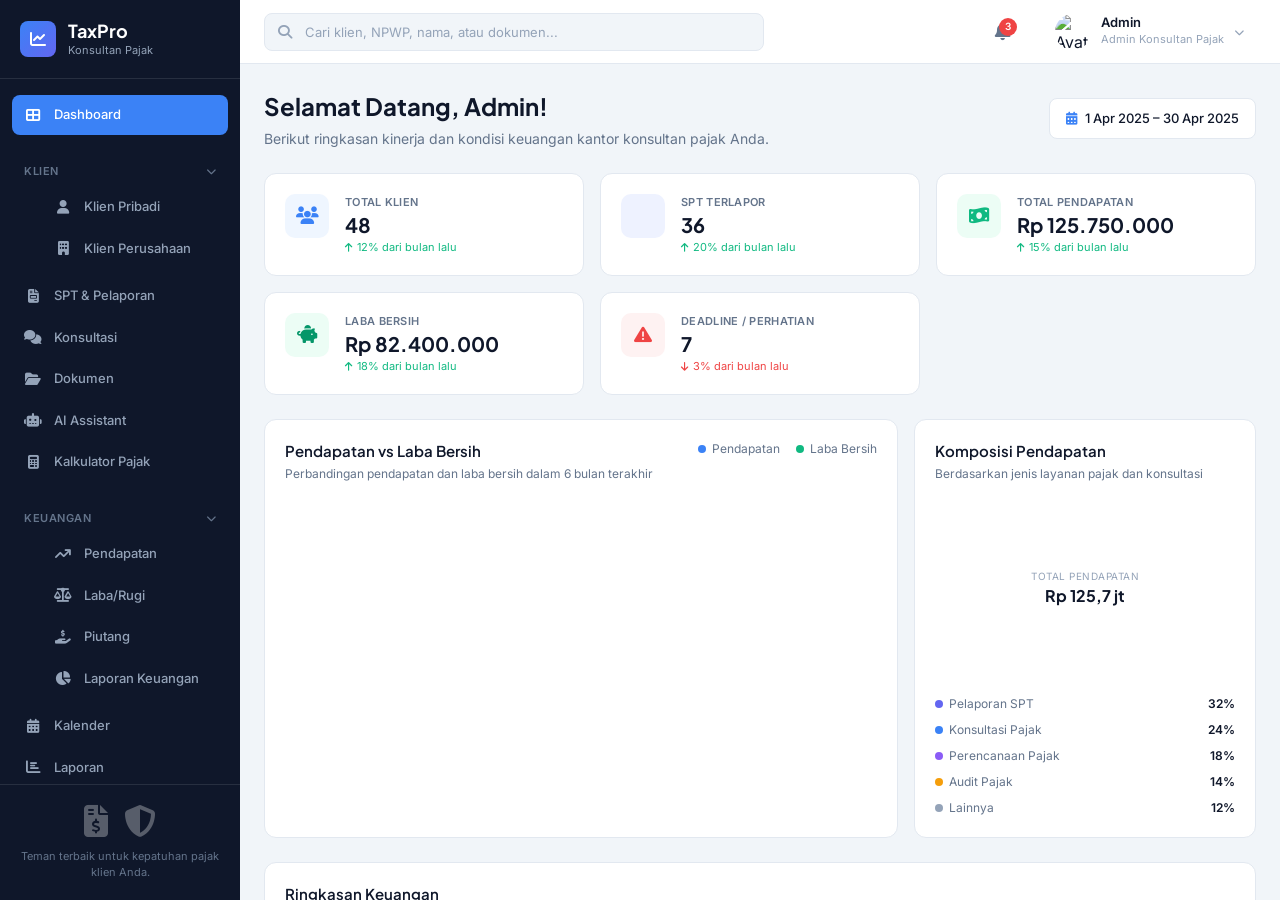
==== index.html @ 7f22a7e3 "Initial commit - TaxPro Dashboard UI" ====
<!DOCTYPE html>
<html lang="id">
<head>
    <meta charset="UTF-8">
    <meta name="viewport" content="width=device-width, initial-scale=1.0">
    <title>TaxPro - Dashboard Konsultan Pajak</title>
    <link rel="preconnect" href="https://fonts.googleapis.com">
    <link rel="preconnect" href="https://fonts.gstatic.com" crossorigin>
    <link href="https://fonts.googleapis.com/css2?family=Inter:wght@300;400;500;600;700&family=Plus+Jakarta+Sans:wght@500;600;700;800&display=swap" rel="stylesheet">
    <link rel="stylesheet" href="https://cdnjs.cloudflare.com/ajax/libs/font-awesome/6.4.0/css/all.min.css">
    <link rel="stylesheet" href="style.css">
</head>
<body>
    <div class="app-container">
        <!-- Left Sidebar -->
        <aside class="sidebar">
            <div class="sidebar-header">
                <div class="logo">
                    <div class="logo-icon">
                        <i class="fas fa-chart-line"></i>
                    </div>
                    <div class="logo-text">
                        <span class="logo-name">TaxPro</span>
                        <span class="logo-subtitle">Konsultan Pajak</span>
                    </div>
                </div>
            </div>

            <nav class="sidebar-nav">
                <a href="#" class="nav-item active">
                    <i class="fas fa-th-large"></i>
                    <span>Dashboard</span>
                </a>
                <div class="nav-section">
                    <div class="nav-section-title" onclick="toggleSubmenu(this)">
                        <span>Klien</span>
                        <i class="fas fa-chevron-down"></i>
                    </div>
                    <a href="klien-pribadi.html" class="nav-item submenu">
                        <i class="fas fa-user"></i>
                        <span>Klien Pribadi</span>
                    </a>
                    <a href="klien-perusahaan.html" class="nav-item submenu">
                        <i class="fas fa-building"></i>
                        <span>Klien Perusahaan</span>
                    </a>
                </div>
                <a href="spt.html" class="nav-item">
                    <i class="fas fa-file-invoice"></i>
                    <span>SPT & Pelaporan</span>
                </a>
                <a href="konsultasi.html" class="nav-item">
                    <i class="fas fa-comments"></i>
                    <span>Konsultasi</span>
                </a>
                <a href="dokumen.html" class="nav-item">
                    <i class="fas fa-folder-open"></i>
                    <span>Dokumen</span>
                </a>
                <a href="ai-assistant.html" class="nav-item">
                    <i class="fas fa-robot"></i>
                    <span>AI Assistant</span>
                </a>
                <a href="kalkulator.html" class="nav-item">
                    <i class="fas fa-calculator"></i>
                    <span>Kalkulator Pajak</span>
                </a>

                <div class="nav-section">
                    <div class="nav-section-title" onclick="toggleSubmenu(this)">
                        <span>Keuangan</span>
                        <i class="fas fa-chevron-down"></i>
                    </div>
                    <a href="pendapatan.html" class="nav-item submenu">
                        <i class="fas fa-arrow-trend-up"></i>
                        <span>Pendapatan</span>
                    </a>
                    <a href="laba-rugi.html" class="nav-item submenu">
                        <i class="fas fa-scale-balanced"></i>
                        <span>Laba/Rugi</span>
                    </a>
                    <a href="piutang.html" class="nav-item submenu">
                        <i class="fas fa-hand-holding-dollar"></i>
                        <span>Piutang</span>
                    </a>
                    <a href="laporan-keuangan.html" class="nav-item submenu">
                        <i class="fas fa-chart-pie"></i>
                        <span>Laporan Keuangan</span>
                    </a>
                </div>

                 <a href="kalender.html" class="nav-item">
                     <i class="fas fa-calendar-days"></i>
                     <span>Kalender</span>
                 </a>
                <a href="laporan.html" class="nav-item">
                    <i class="fas fa-chart-bar"></i>
                    <span>Laporan</span>
                </a>
                <a href="peraturan.html" class="nav-item">
                    <i class="fas fa-gavel"></i>
                    <span>Peraturan Pajak</span>
                </a>
                <a href="#" class="nav-item">
                    <i class="fas fa-gear"></i>
                    <span>Pengaturan</span>
                </a>
            </nav>

            <div class="sidebar-footer">
                <div class="sidebar-illustration">
                    <div class="illustration-icon">
                        <i class="fas fa-file-invoice-dollar"></i>
                        <i class="fas fa-shield-halved"></i>
                    </div>
                </div>
                <p class="sidebar-tagline">Teman terbaik untuk kepatuhan pajak klien Anda.</p>
            </div>
        </aside>

        <!-- Main Content Area -->
        <div class="main-area">
            <!-- Header -->
            <header class="header">
                <div class="search-box">
                    <i class="fas fa-search"></i>
                    <input type="text" placeholder="Cari klien, NPWP, nama, atau dokumen...">
                </div>
                <div class="header-right">
                    <div class="notification-bell">
                        <i class="fas fa-bell"></i>
                        <span class="badge">3</span>
                    </div>
                    <div class="user-profile">
                        <img src="https://api.dicebear.com/7.x/avataaars/svg?seed=Andi" alt="Avatar" class="user-avatar">
                        <div class="user-info">
                            <span class="user-name">Admin</span>
                            <span class="user-role">Admin Konsultan Pajak</span>
                        </div>
                        <i class="fas fa-chevron-down"></i>
                    </div>
                </div>
            </header>

            <!-- Content Scrollable -->
            <div class="content-wrapper">
                <!-- Welcome Section -->
                <div class="welcome-section">
                    <div class="welcome-text">
                        <h1>Selamat Datang, Admin!</h1>
                        <p>Berikut ringkasan kinerja dan kondisi keuangan kantor konsultan pajak Anda.</p>
                    </div>
                    <div class="date-range">
                        <i class="fas fa-calendar-days"></i>
                        <span>1 Apr 2025 – 30 Apr 2025</span>
                    </div>
                </div>

                <!-- KPI Cards -->
                <div class="kpi-grid">
                    <div class="kpi-card">
                        <div class="kpi-icon blue">
                            <i class="fas fa-users"></i>
                        </div>
                        <div class="kpi-content">
                            <span class="kpi-label">Total Klien</span>
                            <span class="kpi-value">48</span>
                            <span class="kpi-trend up">
                                <i class="fas fa-arrow-up"></i> 12% dari bulan lalu
                            </span>
                        </div>
                    </div>

                    <div class="kpi-card">
                        <div class="kpi-icon indigo">
                            <i class="fas fa-file-check"></i>
                        </div>
                        <div class="kpi-content">
                            <span class="kpi-label">SPT Terlapor</span>
                            <span class="kpi-value">36</span>
                            <span class="kpi-trend up">
                                <i class="fas fa-arrow-up"></i> 20% dari bulan lalu
                            </span>
                        </div>
                    </div>

                    <div class="kpi-card">
                        <div class="kpi-icon green">
                            <i class="fas fa-money-bill-wave"></i>
                        </div>
                        <div class="kpi-content">
                            <span class="kpi-label">Total Pendapatan</span>
                            <span class="kpi-value">Rp 125.750.000</span>
                            <span class="kpi-trend up">
                                <i class="fas fa-arrow-up"></i> 15% dari bulan lalu
                            </span>
                        </div>
                    </div>

                    <div class="kpi-card">
                        <div class="kpi-icon emerald">
                            <i class="fas fa-piggy-bank"></i>
                        </div>
                        <div class="kpi-content">
                            <span class="kpi-label">Laba Bersih</span>
                            <span class="kpi-value">Rp 82.400.000</span>
                            <span class="kpi-trend up">
                                <i class="fas fa-arrow-up"></i> 18% dari bulan lalu
                            </span>
                        </div>
                    </div>

                    <div class="kpi-card">
                        <div class="kpi-icon red">
                            <i class="fas fa-exclamation-triangle"></i>
                        </div>
                        <div class="kpi-content">
                            <span class="kpi-label">Deadline / Perhatian</span>
                            <span class="kpi-value">7</span>
                            <span class="kpi-trend down">
                                <i class="fas fa-arrow-down"></i> 3% dari bulan lalu
                            </span>
                        </div>
                    </div>
                </div>

                <!-- Charts Row 1 -->
                <div class="charts-row">
                    <div class="chart-card large">
                        <div class="card-header">
                            <div>
                                <h3>Pendapatan vs Laba Bersih</h3>
                                <p>Perbandingan pendapatan dan laba bersih dalam 6 bulan terakhir</p>
                            </div>
                            <div class="chart-legend">
                                <span class="legend-item"><span class="dot blue"></span> Pendapatan</span>
                                <span class="legend-item"><span class="dot green"></span> Laba Bersih</span>
                            </div>
                        </div>
                        <div class="chart-container">
                            <canvas id="pendapatanLabaChart"></canvas>
                        </div>
                    </div>

                    <div class="chart-card">
                        <div class="card-header">
                            <div>
                                <h3>Komposisi Pendapatan</h3>
                                <p>Berdasarkan jenis layanan pajak dan konsultasi</p>
                            </div>
                        </div>
                        <div class="chart-container donut-container">
                            <canvas id="komposisiChart"></canvas>
                            <div class="donut-center">
                                <span class="donut-label">Total Pendapatan</span>
                                <span class="donut-value">Rp 125,7 jt</span>
                            </div>
                        </div>
                        <div class="komposisi-legend">
                            <div class="legend-row">
                                <span class="legend-item"><span class="dot indigo"></span> Pelaporan SPT</span>
                                <span class="legend-percent">32%</span>
                            </div>
                            <div class="legend-row">
                                <span class="legend-item"><span class="dot blue"></span> Konsultasi Pajak</span>
                                <span class="legend-percent">24%</span>
                            </div>
                            <div class="legend-row">
                                <span class="legend-item"><span class="dot purple"></span> Perencanaan Pajak</span>
                                <span class="legend-percent">18%</span>
                            </div>
                            <div class="legend-row">
                                <span class="legend-item"><span class="dot amber"></span> Audit Pajak</span>
                                <span class="legend-percent">14%</span>
                            </div>
                            <div class="legend-row">
                                <span class="legend-item"><span class="dot gray"></span> Lainnya</span>
                                <span class="legend-percent">12%</span>
                            </div>
                        </div>
                    </div>
                </div>

                <!-- Ringkasan Keuangan -->
                <div class="ringkasan-keuangan">
                    <h3>Ringkasan Keuangan</h3>
                    <p>Performa keuangan kantor konsultan pajak</p>
                    <div class="ringkasan-grid">
                        <div class="ringkasan-item">
                            <span class="ringkasan-label">Total Pendapatan</span>
                            <span class="ringkasan-value">Rp 125.750.000</span>
                            <span class="ringkasan-trend up"><i class="fas fa-arrow-up"></i> 15%</span>
                        </div>
                        <div class="ringkasan-item">
                            <span class="ringkasan-label">Total Pengeluaran</span>
                            <span class="ringkasan-value">Rp 43.350.000</span>
                            <span class="ringkasan-trend down"><i class="fas fa-arrow-down"></i> 8%</span>
                        </div>
                        <div class="ringkasan-item">
                            <span class="ringkasan-label">Laba Bersih</span>
                            <span class="ringkasan-value">Rp 82.400.000</span>
                            <span class="ringkasan-trend up"><i class="fas fa-arrow-up"></i> 18%</span>
                        </div>
                        <div class="ringkasan-item">
                            <span class="ringkasan-label">Margin Laba</span>
                            <span class="ringkasan-value">65,5%</span>
                            <span class="ringkasan-trend up"><i class="fas fa-arrow-up"></i> 5,2%</span>
                        </div>
                    </div>
                </div>

                <!-- Charts Row 2 -->
                <div class="charts-row three-cols">
                    <div class="chart-card">
                        <div class="card-header">
                            <div>
                                <h3>Tren Pendapatan & Laba Bersih</h3>
                                <p>Dalam 12 bulan terakhir</p>
                            </div>
                            <div class="chart-legend">
                                <span class="legend-item"><span class="dot blue"></span> Pendapatan</span>
                                <span class="legend-item"><span class="dot green"></span> Laba Bersih</span>
                            </div>
                        </div>
                        <div class="chart-container">
                            <canvas id="trenChart"></canvas>
                        </div>
                    </div>

                    <div class="chart-card">
                        <div class="card-header">
                            <div>
                                <h3>Perbandingan Pendapatan vs Pengeluaran</h3>
                                <p>Dalam 6 bulan terakhir</p>
                            </div>
                            <div class="chart-legend">
                                <span class="legend-item"><span class="dot blue"></span> Pendapatan</span>
                                <span class="legend-item"><span class="dot gray"></span> Pengeluaran</span>
                            </div>
                        </div>
                        <div class="chart-container">
                            <canvas id="perbandinganChart"></canvas>
                        </div>
                    </div>

                    <div class="chart-card laba-rugi-card">
                        <div class="card-header">
                            <div>
                                <h3>Laba Rugi (April 2025)</h3>
                            </div>
                        </div>
                        <div class="laba-rugi-content">
                            <div class="lr-row">
                                <span class="lr-label">Pendapatan</span>
                                <span class="lr-value">Rp 125.750.000</span>
                            </div>
                            <div class="lr-row">
                                <span class="lr-label">Pengeluaran</span>
                                <span class="lr-value">Rp 43.350.000</span>
                            </div>
                            <div class="lr-divider"></div>
                            <div class="lr-row total">
                                <span class="lr-label">Laba Bersih</span>
                                <span class="lr-value green">Rp 82.400.000</span>
                            </div>
                            <div class="lr-trend">
                                <i class="fas fa-arrow-up"></i> 18% dari bulan lalu
                            </div>
                        </div>
                    </div>
                </div>

                <!-- Bottom Row: Table + Right Sidebar -->
                <div class="bottom-row">
                    <!-- Tabel Klien -->
                    <div class="table-card">
                        <div class="card-header">
                            <div>
                                <h3>Klien dengan Pendapatan Tertinggi</h3>
                            </div>
                            <a href="#" class="link">Lihat Semua</a>
                        </div>
                        <div class="table-container">
                            <table class="data-table">
                                <thead>
                                    <tr>
                                        <th>No</th>
                                        <th>Nama Klien</th>
                                        <th>NPWP</th>
                                        <th>Jenis Usaha</th>
                                        <th>Pendapatan (Rp)</th>
                                    </tr>
                                </thead>
                                <tbody>
                                    <tr>
                                        <td>1</td>
                                        <td>
                                            <div class="client-cell">
                                                <div class="client-avatar">MJ</div>
                                                <span>PT Maju Jaya</span>
                                            </div>
                                        </td>
                                        <td><code>12.345.678.9-0001.000</code></td>
                                        <td>Perdagangan</td>
                                        <td class="amount">28.500.000</td>
                                    </tr>
                                    <tr>
                                        <td>2</td>
                                        <td>
                                            <div class="client-cell">
                                                <div class="client-avatar green">GS</div>
                                                <span>PT Global Solusi</span>
                                            </div>
                                        </td>
                                        <td><code>11.222.333.4-0003.000</code></td>
                                        <td>Industri</td>
                                        <td class="amount">22.750.000</td>
                                    </tr>
                                    <tr>
                                        <td>3</td>
                                        <td>
                                            <div class="client-cell">
                                                <div class="client-avatar purple">SA</div>
                                                <span>CV Sejahtera Abadi</span>
                                            </div>
                                        </td>
                                        <td><code>98.765.432.1-0002.000</code></td>
                                        <td>Jasa Konsultasi</td>
                                        <td class="amount">18.900.000</td>
                                    </tr>
                                    <tr>
                                        <td>4</td>
                                        <td>
                                            <div class="client-cell">
                                                <div class="client-avatar amber">PK</div>
                                                <span>PT Prima Karya</span>
                                            </div>
                                        </td>
                                        <td><code>22.333.444.5-0004.000</code></td>
                                        <td>Konstruksi</td>
                                        <td class="amount">16.500.000</td>
                                    </tr>
                                    <tr>
                                        <td>5</td>
                                        <td>
                                            <div class="client-cell">
                                                <div class="client-avatar red">SM</div>
                                                <span>UD Sinar Mandiri</span>
                                            </div>
                                        </td>
                                        <td><code>33.444.555.6-0005.000</code></td>
                                        <td>Perdagangan</td>
                                        <td class="amount">12.300.000</td>
                                    </tr>
                                </tbody>
                            </table>
                        </div>
                    </div>

                    <!-- Right Sidebar -->
                    <div class="right-sidebar">
                        <!-- Aktivitas Terbaru -->
                        <div class="activity-card">
                            <div class="card-header">
                                <h3>Aktivitas Terbaru</h3>
                                <a href="#" class="link">Lihat Semua</a>
                            </div>
                            <div class="activity-list">
                                <div class="activity-item">
                                    <div class="activity-icon blue">
                                        <i class="fas fa-file-invoice"></i>
                                    </div>
                                    <div class="activity-content">
                                        <p><strong>SPT Masa PPN - PT Maju Jaya</strong></p>
                                        <span>Berhasil dilaporkan</span>
                                    </div>
                                    <span class="activity-time">2 jam lalu</span>
                                </div>
                                <div class="activity-item">
                                    <div class="activity-icon green">
                                        <i class="fas fa-receipt"></i>
                                    </div>
                                    <div class="activity-content">
                                        <p><strong>Invoice #INV-0048</strong></p>
                                        <span>Dibayar oleh PT Global Solusi</span>
                                    </div>
                                    <span class="activity-time">4 jam lalu</span>
                                </div>
                                <div class="activity-item">
                                    <div class="activity-icon purple">
                                        <i class="fas fa-comments"></i>
                                    </div>
                                    <div class="activity-content">
                                        <p><strong>Konsultasi Pajak - CV Sejahtera Abadi</strong></p>
                                        <span>Selesai</span>
                                    </div>
                                    <span class="activity-time">6 jam lalu</span>
                                </div>
                                <div class="activity-item">
                                    <div class="activity-icon amber">
                                        <i class="fas fa-id-card"></i>
                                    </div>
                                    <div class="activity-content">
                                        <p><strong>Dokumen NPWP - PT Prima Karya</strong></p>
                                        <span>Diunggah oleh klien</span>
                                    </div>
                                    <span class="activity-time">8 jam lalu</span>
                                </div>
                            </div>
                        </div>

                        <!-- Tugas & Deadline -->
                        <div class="task-card">
                            <div class="card-header">
                                <h3>Tugas & Deadline</h3>
                                <a href="#" class="link">Lihat Semua</a>
                            </div>
                            <div class="task-list">
                                <div class="task-item">
                                    <div class="task-icon red">
                                        <i class="fas fa-file-alt"></i>
                                    </div>
                                    <div class="task-content">
                                        <p><strong>SPT Tahunan - PT Maju Jaya</strong></p>
                                        <span>30 Apr 2025</span>
                                    </div>
                                    <span class="task-badge red">Mendesak</span>
                                </div>
                                <div class="task-item">
                                    <div class="task-icon amber">
                                        <i class="fas fa-money-bill"></i>
                                    </div>
                                    <div class="task-content">
                                        <p><strong>PPh 21 - CV Sejahtera Abadi</strong></p>
                                        <span>2 Mei 2025</span>
                                    </div>
                                    <span class="task-badge amber">Dalam Proses</span>
                                </div>
                                <div class="task-item">
                                    <div class="task-icon blue">
                                        <i class="fas fa-file-invoice"></i>
                                    </div>
                                    <div class="task-content">
                                        <p><strong>SPT Masa PPN - PT Global Solusi</strong></p>
                                        <span>5 Mei 2025</span>
                                    </div>
                                    <span class="task-badge amber">Dalam Proses</span>
                                </div>
                                <div class="task-item">
                                    <div class="task-icon green">
                                        <i class="fas fa-search"></i>
                                    </div>
                                    <div class="task-content">
                                        <p><strong>Audit Pajak - PT Prima Karya</strong></p>
                                        <span>10 Mei 2025</span>
                                    </div>
                                    <span class="task-badge green">Terjadwal</span>
                                </div>
                                <div class="task-item">
                                    <div class="task-icon purple">
                                        <i class="fas fa-comments"></i>
                                    </div>
                                    <div class="task-content">
                                        <p><strong>Konsultasi - UD Sinar Mandiri</strong></p>
                                        <span>12 Mei 2025</span>
                                    </div>
                                    <span class="task-badge green">Terjadwal</span>
                                </div>
                            </div>
                        </div>

                        <!-- Kalender -->
                        <div class="calendar-card">
                            <div class="card-header">
                                <h3>Kalender</h3>
                            </div>
                            <div class="calendar">
                                <div class="calendar-header">
                                    <span class="cal-month">April 2025</span>
                                    <div class="cal-nav">
                                        <button><i class="fas fa-chevron-left"></i></button>
                                        <button><i class="fas fa-chevron-right"></i></button>
                                    </div>
                                </div>
                                <div class="calendar-grid">
                                    <div class="cal-day-name">Sen</div>
                                    <div class="cal-day-name">Sel</div>
                                    <div class="cal-day-name">Rab</div>
                                    <div class="cal-day-name">Kam</div>
                                    <div class="cal-day-name">Jum</div>
                                    <div class="cal-day-name">Sab</div>
                                    <div class="cal-day-name">Min</div>
                                    <!-- April 2025 starts on Tuesday -->
                                    <div class="cal-day empty"></div>
                                    <div class="cal-day">1</div>
                                    <div class="cal-day">2</div>
                                    <div class="cal-day">3</div>
                                    <div class="cal-day">4</div>
                                    <div class="cal-day">5</div>
                                    <div class="cal-day">6</div>
                                    <div class="cal-day">7</div>
                                    <div class="cal-day">8</div>
                                    <div class="cal-day">9</div>
                                    <div class="cal-day">10</div>
                                    <div class="cal-day">11</div>
                                    <div class="cal-day">12</div>
                                    <div class="cal-day">13</div>
                                    <div class="cal-day">14</div>
                                    <div class="cal-day">15</div>
                                    <div class="cal-day">16</div>
                                    <div class="cal-day">17</div>
                                    <div class="cal-day">18</div>
                                    <div class="cal-day">19</div>
                                    <div class="cal-day">20</div>
                                    <div class="cal-day">21</div>
                                    <div class="cal-day">22</div>
                                    <div class="cal-day">23</div>
                                    <div class="cal-day">24</div>
                                    <div class="cal-day">25</div>
                                    <div class="cal-day">26</div>
                                    <div class="cal-day">27</div>
                                    <div class="cal-day">28</div>
                                    <div class="cal-day today">29</div>
                                    <div class="cal-day">30</div>
                                    <div class="cal-day empty"></div>
                                    <div class="cal-day empty"></div>
                                    <div class="cal-day empty"></div>
                                    <div class="cal-day empty"></div>
                                    <div class="cal-day">1</div>
                                    <div class="cal-day">2</div>
                                    <div class="cal-day">3</div>
                                    <div class="cal-day">4</div>
                                </div>
                            </div>
                        </div>
                    </div>
                </div>
            </div>
        </div>
    </div>

    <script src="https://cdn.jsdelivr.net/npm/chart.js"></script>
    <script src="script.js"></script>
</body>
</html>
---- style.css ----
/* ========================================
   TaxPro Dashboard - Matching PNG Design
   ======================================== */

:root {
    /* Primary Colors */
    --sidebar-bg: #0F172A;
    --sidebar-hover: #1E293B;
    --sidebar-active: #1E3A8A;
    --primary: #1E3A8A;
    --primary-light: #3B82F6;

    /* Neutral */
    --bg-main: #F1F5F9;
    --bg-card: #FFFFFF;
    --border: #E2E8F0;
    --text-primary: #0F172A;
    --text-secondary: #64748B;
    --text-muted: #94A3B8;

    /* Status Colors */
    --success: #10B981;
    --success-bg: #ECFDF5;
    --warning: #F59E0B;
    --warning-bg: #FEF3C7;
    --danger: #EF4444;
    --danger-bg: #FEF2F2;
    --info: #6366F1;
    --info-bg: #EEF2FF;

    /* Chart Colors */
    --blue: #3B82F6;
    --indigo: #6366F1;
    --green: #10B981;
    --emerald: #059669;
    --purple: #8B5CF6;
    --amber: #F59E0B;
    --red: #EF4444;
    --gray: #94A3B8;

    /* Spacing */
    --sidebar-width: 240px;
    --header-height: 64px;
    --radius: 8px;
    --radius-lg: 12px;
}

/* Reset */
*, *::before, *::after {
    margin: 0;
    padding: 0;
    box-sizing: border-box;
}

body {
    font-family: 'Inter', -apple-system, BlinkMacSystemFont, sans-serif;
    background: var(--bg-main);
    color: var(--text-primary);
    line-height: 1.5;
}

/* App Container */
.app-container {
    display: flex;
    min-height: 100vh;
}

/* Sidebar */
.sidebar {
    width: var(--sidebar-width);
    background: var(--sidebar-bg);
    display: flex;
    flex-direction: column;
    position: fixed;
    top: 0;
    left: 0;
    bottom: 0;
    z-index: 100;
}

.sidebar-header {
    padding: 20px;
    border-bottom: 1px solid rgba(255, 255, 255, 0.1);
}

.logo {
    display: flex;
    align-items: center;
    gap: 12px;
}

.logo-icon {
    width: 36px;
    height: 36px;
    background: linear-gradient(135deg, var(--primary-light), var(--indigo));
    border-radius: 8px;
    display: flex;
    align-items: center;
    justify-content: center;
    color: white;
    font-size: 16px;
}

.logo-name {
    font-family: 'Plus Jakarta Sans', sans-serif;
    font-size: 18px;
    font-weight: 700;
    color: white;
    display: block;
    line-height: 1.2;
}

.logo-subtitle {
    font-size: 11px;
    color: var(--text-muted);
    display: block;
}

/* Sidebar Navigation */
.sidebar-nav {
    flex: 1;
    overflow-y: auto;
    padding: 16px 12px;
}

.nav-item {
    display: flex;
    align-items: center;
    gap: 12px;
    padding: 10px 12px;
    color: #94A3B8;
    text-decoration: none;
    border-radius: var(--radius);
    font-size: 13px;
    font-weight: 500;
    transition: all 0.2s;
    margin-bottom: 2px;
}

.nav-item:hover {
    background: var(--sidebar-hover);
    color: white;
}

.nav-item.active {
    background: var(--primary-light);
    color: white;
}

.nav-item i {
    width: 18px;
    text-align: center;
    font-size: 14px;
}

.nav-section {
    margin-top: 20px;
    margin-bottom: 8px;
}

.nav-section-title {
    display: flex;
    align-items: center;
    justify-content: space-between;
    padding: 8px 12px;
    color: #64748B;
    font-size: 11px;
    font-weight: 600;
    text-transform: uppercase;
    letter-spacing: 0.5px;
    cursor: pointer;
}

.nav-section-title i {
    font-size: 10px;
}

.nav-item.submenu {
    padding-left: 42px;
    font-size: 13px;
}

.nav-item.submenu.active {
    background: rgba(59, 130, 246, 0.2);
    color: var(--primary-light);
}

/* Sidebar Footer */
.sidebar-footer {
    padding: 20px;
    border-top: 1px solid rgba(255, 255, 255, 0.1);
    text-align: center;
}

.sidebar-illustration {
    margin-bottom: 12px;
}

.illustration-icon {
    display: flex;
    justify-content: center;
    gap: 16px;
    font-size: 32px;
    color: rgba(255, 255, 255, 0.3);
}

.sidebar-tagline {
    font-size: 11px;
    color: #64748B;
    line-height: 1.4;
}

/* Main Area */
.main-area {
    flex: 1;
    margin-left: var(--sidebar-width);
    display: flex;
    flex-direction: column;
    height: 100vh;
    overflow: hidden;
}

/* Header */
.header {
    height: var(--header-height);
    min-height: var(--header-height);
    background: white;
    border-bottom: 1px solid var(--border);
    display: flex;
    align-items: center;
    justify-content: space-between;
    padding: 0 24px;
    position: sticky;
    top: 0;
    z-index: 50;
}

.search-box {
    position: relative;
    flex: 1;
    max-width: 500px;
}

.search-box i {
    position: absolute;
    left: 14px;
    top: 50%;
    transform: translateY(-50%);
    color: var(--text-muted);
    font-size: 14px;
}

.search-box input {
    width: 100%;
    padding: 10px 16px 10px 40px;
    background: var(--bg-main);
    border: 1px solid var(--border);
    border-radius: var(--radius);
    font-family: inherit;
    font-size: 13px;
    color: var(--text-primary);
    transition: all 0.2s;
}

.search-box input:focus {
    outline: none;
    border-color: var(--primary-light);
    background: white;
}

.search-box input::placeholder {
    color: var(--text-muted);
}

.header-right {
    display: flex;
    align-items: center;
    gap: 20px;
}

.notification-bell {
    position: relative;
    width: 40px;
    height: 40px;
    display: flex;
    align-items: center;
    justify-content: center;
    cursor: pointer;
    border-radius: var(--radius);
    transition: background 0.2s;
}

.notification-bell:hover {
    background: var(--bg-main);
}

.notification-bell i {
    font-size: 18px;
    color: var(--text-secondary);
}

.notification-bell .badge {
    position: absolute;
    top: 6px;
    right: 6px;
    width: 18px;
    height: 18px;
    background: var(--danger);
    color: white;
    border-radius: 50%;
    font-size: 10px;
    font-weight: 600;
    display: flex;
    align-items: center;
    justify-content: center;
}

.user-profile {
    display: flex;
    align-items: center;
    gap: 10px;
    cursor: pointer;
    padding: 6px 12px;
    border-radius: var(--radius);
    transition: background 0.2s;
}

.user-profile:hover {
    background: var(--bg-main);
}

.user-avatar {
    width: 36px;
    height: 36px;
    border-radius: 50%;
    object-fit: cover;
}

.user-info {
    display: flex;
    flex-direction: column;
}

.user-name {
    font-size: 13px;
    font-weight: 600;
    color: var(--text-primary);
    line-height: 1.2;
}

.user-role {
    font-size: 11px;
    color: var(--text-muted);
}

.user-profile i {
    font-size: 10px;
    color: var(--text-muted);
}

/* Content Wrapper */
.content-wrapper {
    padding: 24px;
    overflow-y: auto;
    flex: 1;
}

/* Welcome Section */
.welcome-section {
    display: flex;
    align-items: center;
    justify-content: space-between;
    margin-bottom: 24px;
}

.welcome-text h1 {
    font-family: 'Plus Jakarta Sans', sans-serif;
    font-size: 24px;
    font-weight: 700;
    color: var(--text-primary);
    margin-bottom: 4px;
}

.welcome-text p {
    font-size: 14px;
    color: var(--text-secondary);
}

.date-range {
    display: flex;
    align-items: center;
    gap: 8px;
    padding: 10px 16px;
    background: white;
    border: 1px solid var(--border);
    border-radius: var(--radius);
    font-size: 13px;
    font-weight: 500;
    color: var(--text-primary);
}

.date-range i {
    color: var(--primary-light);
}

/* KPI Grid */
.kpi-grid {
    display: grid;
    grid-template-columns: repeat(5, 1fr);
    gap: 16px;
    margin-bottom: 24px;
}

.kpi-card {
    background: white;
    border-radius: var(--radius-lg);
    padding: 20px;
    display: flex;
    align-items: flex-start;
    gap: 16px;
    border: 1px solid var(--border);
    transition: box-shadow 0.2s;
}

.kpi-card:hover {
    box-shadow: 0 4px 12px rgba(0, 0, 0, 0.05);
}

.kpi-icon {
    width: 44px;
    height: 44px;
    border-radius: 10px;
    display: flex;
    align-items: center;
    justify-content: center;
    font-size: 18px;
    flex-shrink: 0;
}

.kpi-icon.blue {
    background: #EFF6FF;
    color: var(--blue);
}

.kpi-icon.indigo {
    background: var(--info-bg);
    color: var(--indigo);
}

.kpi-icon.green {
    background: var(--success-bg);
    color: var(--success);
}

.kpi-icon.emerald {
    background: #ECFDF5;
    color: var(--emerald);
}

.kpi-icon.red {
    background: var(--danger-bg);
    color: var(--red);
}

.kpi-content {
    display: flex;
    flex-direction: column;
    gap: 2px;
}

.kpi-label {
    font-size: 11px;
    font-weight: 600;
    color: var(--text-secondary);
    text-transform: uppercase;
    letter-spacing: 0.3px;
}

.kpi-value {
    font-family: 'Plus Jakarta Sans', sans-serif;
    font-size: 20px;
    font-weight: 700;
    color: var(--text-primary);
    line-height: 1.2;
}

.kpi-trend {
    font-size: 11px;
    display: flex;
    align-items: center;
    gap: 4px;
}

.kpi-trend.up {
    color: var(--success);
}

.kpi-trend.down {
    color: var(--danger);
}

.kpi-trend i {
    font-size: 10px;
}

/* Charts */
.charts-row {
    display: grid;
    grid-template-columns: 2fr 1fr;
    gap: 16px;
    margin-bottom: 24px;
}

.charts-row.three-cols {
    grid-template-columns: 1fr 1fr 1fr;
}

.chart-card {
    background: white;
    border-radius: var(--radius-lg);
    padding: 20px;
    border: 1px solid var(--border);
}

.card-header {
    display: flex;
    align-items: flex-start;
    justify-content: space-between;
    margin-bottom: 16px;
}

.card-header h3 {
    font-family: 'Plus Jakarta Sans', sans-serif;
    font-size: 15px;
    font-weight: 600;
    color: var(--text-primary);
    margin-bottom: 2px;
}

.card-header p {
    font-size: 12px;
    color: var(--text-secondary);
}

.chart-legend {
    display: flex;
    gap: 16px;
}

.legend-item {
    display: flex;
    align-items: center;
    gap: 6px;
    font-size: 12px;
    color: var(--text-secondary);
}

.dot {
    width: 8px;
    height: 8px;
    border-radius: 50%;
}

.dot.blue { background: var(--blue); }
.dot.green { background: var(--green); }
.dot.indigo { background: var(--indigo); }
.dot.purple { background: var(--purple); }
.dot.amber { background: var(--amber); }
.dot.gray { background: var(--gray); }

.chart-container {
    height: 220px;
    position: relative;
}

.donut-container {
    display: flex;
    align-items: center;
    justify-content: center;
    height: 180px;
    position: relative;
}

.donut-center {
    position: absolute;
    display: flex;
    flex-direction: column;
    align-items: center;
    text-align: center;
}

.donut-label {
    font-size: 10px;
    color: var(--text-muted);
    text-transform: uppercase;
    letter-spacing: 0.5px;
}

.donut-value {
    font-family: 'Plus Jakarta Sans', sans-serif;
    font-size: 16px;
    font-weight: 700;
    color: var(--text-primary);
}

.komposisi-legend {
    margin-top: 16px;
    display: flex;
    flex-direction: column;
    gap: 8px;
}

.legend-row {
    display: flex;
    align-items: center;
    justify-content: space-between;
    font-size: 12px;
}

.legend-percent {
    font-weight: 600;
    color: var(--text-primary);
}

.link {
    font-size: 12px;
    font-weight: 600;
    color: var(--primary-light);
    text-decoration: none;
}

.link:hover {
    text-decoration: underline;
}

/* Ringkasan Keuangan */
.ringkasan-keuangan {
    background: white;
    border-radius: var(--radius-lg);
    padding: 20px;
    border: 1px solid var(--border);
    margin-bottom: 24px;
}

.ringkasan-keuangan h3 {
    font-family: 'Plus Jakarta Sans', sans-serif;
    font-size: 15px;
    font-weight: 600;
    margin-bottom: 2px;
}

.ringkasan-keuangan > p {
    font-size: 12px;
    color: var(--text-secondary);
    margin-bottom: 16px;
}

.ringkasan-grid {
    display: grid;
    grid-template-columns: repeat(4, 1fr);
    gap: 16px;
}

.ringkasan-item {
    display: flex;
    flex-direction: column;
    gap: 4px;
}

.ringkasan-label {
    font-size: 11px;
    font-weight: 600;
    color: var(--text-secondary);
}

.ringkasan-value {
    font-family: 'Plus Jakarta Sans', sans-serif;
    font-size: 18px;
    font-weight: 700;
    color: var(--text-primary);
}

.ringkasan-trend {
    font-size: 11px;
    display: flex;
    align-items: center;
    gap: 4px;
}

.ringkasan-trend.up { color: var(--success); }
.ringkasan-trend.down { color: var(--danger); }

/* Laba Rugi Card */
.laba-rugi-card {
    display: flex;
    flex-direction: column;
}

.laba-rugi-content {
    flex: 1;
    display: flex;
    flex-direction: column;
    gap: 12px;
}

.lr-row {
    display: flex;
    justify-content: space-between;
    align-items: center;
}

.lr-label {
    font-size: 13px;
    color: var(--text-secondary);
}

.lr-value {
    font-size: 14px;
    font-weight: 600;
    color: var(--text-primary);
}

.lr-value.green {
    color: var(--success);
    font-family: 'Plus Jakarta Sans', sans-serif;
    font-size: 20px;
}

.lr-divider {
    height: 1px;
    background: var(--border);
}

.lr-row.total .lr-label {
    font-weight: 600;
    color: var(--text-primary);
}

.lr-trend {
    font-size: 12px;
    color: var(--success);
    display: flex;
    align-items: center;
    gap: 4px;
}

/* Bottom Row */
.bottom-row {
    display: grid;
    grid-template-columns: 1fr 320px;
    gap: 16px;
}

/* Table Card */
.table-card {
    background: white;
    border-radius: var(--radius-lg);
    padding: 20px;
    border: 1px solid var(--border);
}

.table-container {
    overflow-x: auto;
}

.data-table {
    width: 100%;
    border-collapse: collapse;
}

.data-table th {
    text-align: left;
    padding: 10px 12px;
    font-size: 11px;
    font-weight: 600;
    color: var(--text-secondary);
    text-transform: uppercase;
    letter-spacing: 0.3px;
    border-bottom: 1px solid var(--border);
    background: var(--bg-main);
}

.data-table td {
    padding: 12px;
    font-size: 13px;
    border-bottom: 1px solid var(--border);
}

.data-table tbody tr:hover {
    background: var(--bg-main);
}

.client-cell {
    display: flex;
    align-items: center;
    gap: 10px;
}

.client-avatar {
    width: 32px;
    height: 32px;
    border-radius: 6px;
    background: #EFF6FF;
    color: var(--blue);
    display: flex;
    align-items: center;
    justify-content: center;
    font-size: 11px;
    font-weight: 700;
}

.client-avatar.green { background: var(--success-bg); color: var(--green); }
.client-avatar.purple { background: var(--info-bg); color: var(--purple); }
.client-avatar.amber { background: var(--warning-bg); color: var(--amber); }
.client-avatar.red { background: var(--danger-bg); color: var(--red); }

code {
    background: var(--bg-main);
    padding: 4px 8px;
    border-radius: 4px;
    font-size: 12px;
    color: var(--text-secondary);
}

.amount {
    font-weight: 600;
    text-align: right;
}

/* Right Sidebar */
.right-sidebar {
    display: flex;
    flex-direction: column;
    gap: 16px;
}

.activity-card,
.task-card,
.calendar-card {
    background: white;
    border-radius: var(--radius-lg);
    padding: 16px;
    border: 1px solid var(--border);
}

/* Activity List */
.activity-list {
    display: flex;
    flex-direction: column;
    gap: 12px;
}

.activity-item {
    display: flex;
    align-items: flex-start;
    gap: 10px;
}

.activity-icon {
    width: 32px;
    height: 32px;
    border-radius: 8px;
    display: flex;
    align-items: center;
    justify-content: center;
    font-size: 12px;
    flex-shrink: 0;
}

.activity-icon.blue { background: #EFF6FF; color: var(--blue); }
.activity-icon.green { background: var(--success-bg); color: var(--green); }
.activity-icon.purple { background: var(--info-bg); color: var(--purple); }
.activity-icon.amber { background: var(--warning-bg); color: var(--amber); }

.activity-content {
    flex: 1;
    min-width: 0;
}

.activity-content p {
    font-size: 12px;
    font-weight: 500;
    color: var(--text-primary);
    margin-bottom: 2px;
    line-height: 1.3;
}

.activity-content span {
    font-size: 11px;
    color: var(--text-muted);
}

.activity-time {
    font-size: 10px;
    color: var(--text-muted);
    white-space: nowrap;
}

/* Task List */
.task-list {
    display: flex;
    flex-direction: column;
    gap: 10px;
}

.task-item {
    display: flex;
    align-items: center;
    gap: 10px;
}

.task-icon {
    width: 32px;
    height: 32px;
    border-radius: 8px;
    display: flex;
    align-items: center;
    justify-content: center;
    font-size: 12px;
    flex-shrink: 0;
}

.task-icon.red { background: var(--danger-bg); color: var(--red); }
.task-icon.amber { background: var(--warning-bg); color: var(--amber); }
.task-icon.blue { background: #EFF6FF; color: var(--blue); }
.task-icon.green { background: var(--success-bg); color: var(--green); }
.task-icon.purple { background: var(--info-bg); color: var(--purple); }

.task-content {
    flex: 1;
    min-width: 0;
}

.task-content p {
    font-size: 12px;
    font-weight: 500;
    color: var(--text-primary);
    margin-bottom: 2px;
    line-height: 1.3;
}

.task-content span {
    font-size: 11px;
    color: var(--text-muted);
}

.task-badge {
    padding: 4px 8px;
    border-radius: 4px;
    font-size: 10px;
    font-weight: 600;
    white-space: nowrap;
}

.task-badge.red {
    background: var(--danger-bg);
    color: var(--danger);
}

.task-badge.amber {
    background: var(--warning-bg);
    color: #D97706;
}

.task-badge.green {
    background: var(--success-bg);
    color: var(--success);
}

/* Calendar */
.calendar {
    margin-top: 8px;
}

.calendar-header {
    display: flex;
    align-items: center;
    justify-content: space-between;
    margin-bottom: 12px;
}

.cal-month {
    font-family: 'Plus Jakarta Sans', sans-serif;
    font-size: 14px;
    font-weight: 600;
}

.cal-nav {
    display: flex;
    gap: 4px;
}

.cal-nav button {
    width: 28px;
    height: 28px;
    border: none;
    background: var(--bg-main);
    border-radius: 6px;
    cursor: pointer;
    display: flex;
    align-items: center;
    justify-content: center;
    color: var(--text-secondary);
    font-size: 10px;
    transition: background 0.2s;
}

.cal-nav button:hover {
    background: var(--border);
}

.calendar-grid {
    display: grid;
    grid-template-columns: repeat(7, 1fr);
    gap: 2px;
}

.cal-day-name {
    text-align: center;
    font-size: 10px;
    font-weight: 600;
    color: var(--text-muted);
    padding: 6px 0;
}

.cal-day {
    text-align: center;
    padding: 8px 4px;
    font-size: 12px;
    color: var(--text-primary);
    border-radius: 6px;
    cursor: pointer;
    transition: background 0.2s;
}

.cal-day:hover:not(.empty):not(.today) {
    background: var(--bg-main);
}

.cal-day.empty {
    cursor: default;
}

.cal-day.today {
    background: var(--primary-light);
    color: white;
    font-weight: 600;
}

/* Responsive */
@media (max-width: 1400px) {
    .kpi-grid {
        grid-template-columns: repeat(3, 1fr);
    }

    .charts-row.three-cols {
        grid-template-columns: 1fr 1fr;
    }

    .bottom-row {
        grid-template-columns: 1fr;
    }
}

@media (max-width: 1200px) {
    .sidebar {
        width: 72px;
    }

    .sidebar .logo-text,
    .sidebar .nav-item span,
    .sidebar .nav-section-title,
    .sidebar .sidebar-footer {
        display: none;
    }

    .sidebar .nav-item {
        justify-content: center;
        padding: 12px;
    }

    .sidebar .nav-item i {
        margin: 0;
    }

    .main-area {
        margin-left: 72px;
    }
}

@media (max-width: 768px) {
    .sidebar {
        display: none;
    }

    .main-area {
        margin-left: 0;
    }

    .kpi-grid {
        grid-template-columns: 1fr 1fr;
    }

    .charts-row,
    .charts-row.three-cols {
        grid-template-columns: 1fr;
    }

    .ringkasan-grid {
        grid-template-columns: 1fr 1fr;
    }

    .welcome-section {
        flex-direction: column;
        align-items: flex-start;
        gap: 12px;
    }
}

/* Scrollbar */
::-webkit-scrollbar {
    width: 6px;
    height: 6px;
}

::-webkit-scrollbar-track {
    background: transparent;
}

::-webkit-scrollbar-thumb {
    background: var(--border);
    border-radius: 3px;
}

::-webkit-scrollbar-thumb:hover {
    background: var(--text-muted);
}
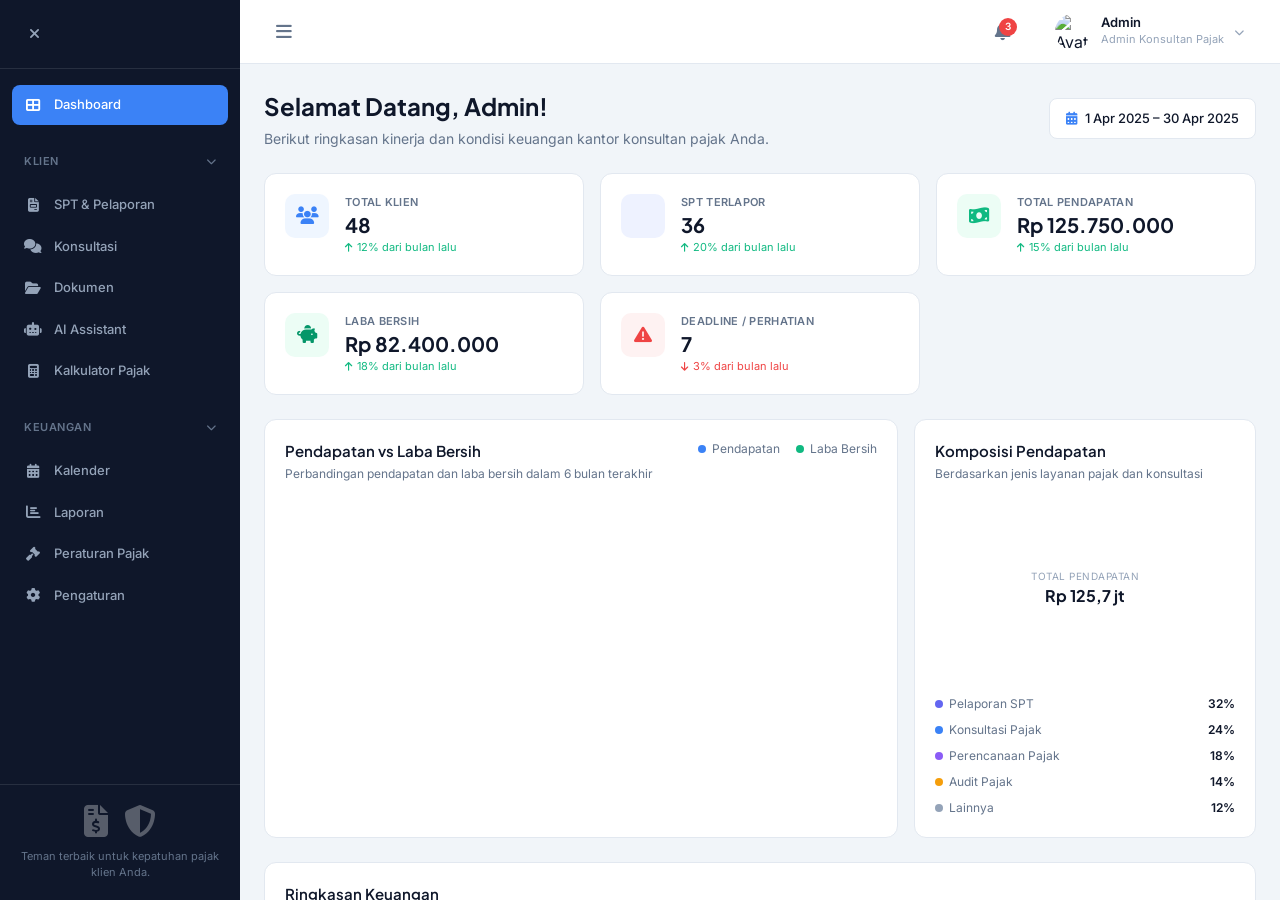
==== commit 79fa9605: "Fix submenu toggle - add submenu-wrap, expand/collapse animation" ====
--- a/index.html
+++ b/index.html
@@ -13,17 +13,12 @@
 <body>
     <div class="app-container">
         <!-- Left Sidebar -->
-        <aside class="sidebar">
+        <div class="sidebar-overlay" id="sidebarOverlay" onclick="toggleSidebar()"></div>
+        <aside class="sidebar" id="sidebar">
             <div class="sidebar-header">
-                <div class="logo">
-                    <div class="logo-icon">
-                        <i class="fas fa-chart-line"></i>
-                    </div>
-                    <div class="logo-text">
-                        <span class="logo-name">TaxPro</span>
-                        <span class="logo-subtitle">Konsultan Pajak</span>
-                    </div>
-                </div>
+                <button class="sidebar-close" onclick="toggleSidebar()">
+                    <i class="fas fa-xmark"></i>
+                </button>
             </div>
 
             <nav class="sidebar-nav">
@@ -36,14 +31,16 @@
                         <span>Klien</span>
                         <i class="fas fa-chevron-down"></i>
                     </div>
-                    <a href="klien-pribadi.html" class="nav-item submenu">
-                        <i class="fas fa-user"></i>
-                        <span>Klien Pribadi</span>
-                    </a>
-                    <a href="klien-perusahaan.html" class="nav-item submenu">
-                        <i class="fas fa-building"></i>
-                        <span>Klien Perusahaan</span>
-                    </a>
+                    <div class="submenu-wrap">
+                        <a href="klien-pribadi.html" class="nav-item submenu">
+                            <i class="fas fa-user"></i>
+                            <span>Klien Pribadi</span>
+                        </a>
+                        <a href="klien-perusahaan.html" class="nav-item submenu">
+                            <i class="fas fa-building"></i>
+                            <span>Klien Perusahaan</span>
+                        </a>
+                    </div>
                 </div>
                 <a href="spt.html" class="nav-item">
                     <i class="fas fa-file-invoice"></i>
@@ -71,22 +68,24 @@
                         <span>Keuangan</span>
                         <i class="fas fa-chevron-down"></i>
                     </div>
-                    <a href="pendapatan.html" class="nav-item submenu">
-                        <i class="fas fa-arrow-trend-up"></i>
-                        <span>Pendapatan</span>
-                    </a>
-                    <a href="laba-rugi.html" class="nav-item submenu">
-                        <i class="fas fa-scale-balanced"></i>
-                        <span>Laba/Rugi</span>
-                    </a>
-                    <a href="piutang.html" class="nav-item submenu">
-                        <i class="fas fa-hand-holding-dollar"></i>
-                        <span>Piutang</span>
-                    </a>
-                    <a href="laporan-keuangan.html" class="nav-item submenu">
-                        <i class="fas fa-chart-pie"></i>
-                        <span>Laporan Keuangan</span>
-                    </a>
+                    <div class="submenu-wrap">
+                        <a href="pendapatan.html" class="nav-item submenu">
+                            <i class="fas fa-arrow-trend-up"></i>
+                            <span>Pendapatan</span>
+                        </a>
+                        <a href="laba-rugi.html" class="nav-item submenu">
+                            <i class="fas fa-scale-balanced"></i>
+                            <span>Laba/Rugi</span>
+                        </a>
+                        <a href="piutang.html" class="nav-item submenu">
+                            <i class="fas fa-hand-holding-dollar"></i>
+                            <span>Piutang</span>
+                        </a>
+                        <a href="laporan-keuangan.html" class="nav-item submenu">
+                            <i class="fas fa-chart-pie"></i>
+                            <span>Laporan Keuangan</span>
+                        </a>
+                    </div>
                 </div>
 
                  <a href="kalender.html" class="nav-item">
@@ -119,13 +118,12 @@
         </aside>
 
         <!-- Main Content Area -->
-        <div class="main-area">
+        <div class="main-area" id="mainArea">
             <!-- Header -->
             <header class="header">
-                <div class="search-box">
-                    <i class="fas fa-search"></i>
-                    <input type="text" placeholder="Cari klien, NPWP, nama, atau dokumen...">
-                </div>
+                <button class="hamburger-btn" onclick="toggleSidebar()">
+                    <i class="fas fa-bars"></i>
+                </button>
                 <div class="header-right">
                     <div class="notification-bell">
                         <i class="fas fa-bell"></i>
@@ -639,6 +637,27 @@
         </div>
     </div>
 
+    <script>
+        function toggleSidebar() {
+            const sidebar = document.getElementById('sidebar');
+            const overlay = document.getElementById('sidebarOverlay');
+            const mainArea = document.getElementById('mainArea');
+            const hamburger = document.querySelector('.hamburger-btn');
+            const isMobile = window.innerWidth <= 768;
+
+            if (isMobile) {
+                sidebar.classList.toggle('open');
+                overlay.classList.toggle('active');
+                hamburger.classList.toggle('hidden', sidebar.classList.contains('open'));
+            } else {
+                sidebar.classList.toggle('collapsed');
+                mainArea.classList.toggle('expanded');
+                hamburger.classList.toggle('hidden', !sidebar.classList.contains('collapsed'));
+            }
+        }
+
+        function toggleSubmenu(element) { element.parentElement.classList.toggle('expanded'); }
+    </script>
     <script src="https://cdn.jsdelivr.net/npm/chart.js"></script>
     <script src="script.js"></script>
 </body>
--- a/style.css
+++ b/style.css
@@ -76,11 +76,73 @@
     left: 0;
     bottom: 0;
     z-index: 100;
+    transition: transform 0.3s ease;
+}
+
+.sidebar.collapsed {
+    transform: translateX(-100%);
 }
 
 .sidebar-header {
     padding: 20px;
     border-bottom: 1px solid rgba(255, 255, 255, 0.1);
+    display: flex;
+    align-items: center;
+    justify-content: space-between;
+}
+
+.sidebar-close {
+    width: 28px;
+    height: 28px;
+    display: flex;
+    align-items: center;
+    justify-content: center;
+    border-radius: 6px;
+    cursor: pointer;
+    color: var(--text-muted);
+    transition: all 0.2s;
+    background: transparent;
+    border: none;
+    font-size: 14px;
+}
+
+.sidebar-close:hover {
+    background: var(--sidebar-hover);
+    color: white;
+}
+
+.sidebar-overlay {
+    display: none;
+    position: fixed;
+    top: 0;
+    left: 0;
+    right: 0;
+    bottom: 0;
+    background: rgba(0, 0, 0, 0.5);
+    z-index: 99;
+}
+
+.sidebar.open {
+    transform: translateX(0);
+}
+
+.hamburger-btn {
+    display: flex;
+    width: 40px;
+    height: 40px;
+    align-items: center;
+    justify-content: center;
+    border: none;
+    background: transparent;
+    cursor: pointer;
+    border-radius: var(--radius);
+    color: var(--text-secondary);
+    font-size: 18px;
+    flex-shrink: 0;
+}
+
+.hamburger-btn:hover {
+    background: var(--bg-main);
 }
 
 .logo {
@@ -158,6 +220,16 @@
     margin-bottom: 8px;
 }
 
+.nav-section .submenu-wrap {
+    max-height: 0;
+    overflow: hidden;
+    transition: max-height 0.3s ease;
+}
+
+.nav-section.expanded .submenu-wrap {
+    max-height: 300px;
+}
+
 .nav-section-title {
     display: flex;
     align-items: center;
@@ -169,10 +241,20 @@
     text-transform: uppercase;
     letter-spacing: 0.5px;
     cursor: pointer;
-}
-
-.nav-section-title i {
+    transition: color 0.2s;
+}
+
+.nav-section-title:hover {
+    color: #94A3B8;
+}
+
+.nav-section-title i.fa-chevron-down {
+    transition: transform 0.2s;
     font-size: 10px;
+}
+
+.nav-section.expanded .nav-section-title i.fa-chevron-down {
+    transform: rotate(180deg);
 }
 
 .nav-item.submenu {
@@ -218,6 +300,15 @@
     flex-direction: column;
     height: 100vh;
     overflow: hidden;
+    transition: margin-left 0.3s ease;
+}
+
+.main-area.expanded {
+    margin-left: 0;
+}
+
+.hamburger-btn.hidden {
+    display: none;
 }
 
 /* Header */
@@ -1090,7 +1181,16 @@
 
 @media (max-width: 768px) {
     .sidebar {
-        display: none;
+        transform: translateX(-100%);
+        transition: transform 0.3s ease;
+    }
+
+    .sidebar.open {
+        transform: translateX(0);
+    }
+
+    .sidebar-overlay.active {
+        display: block;
     }
 
     .main-area {
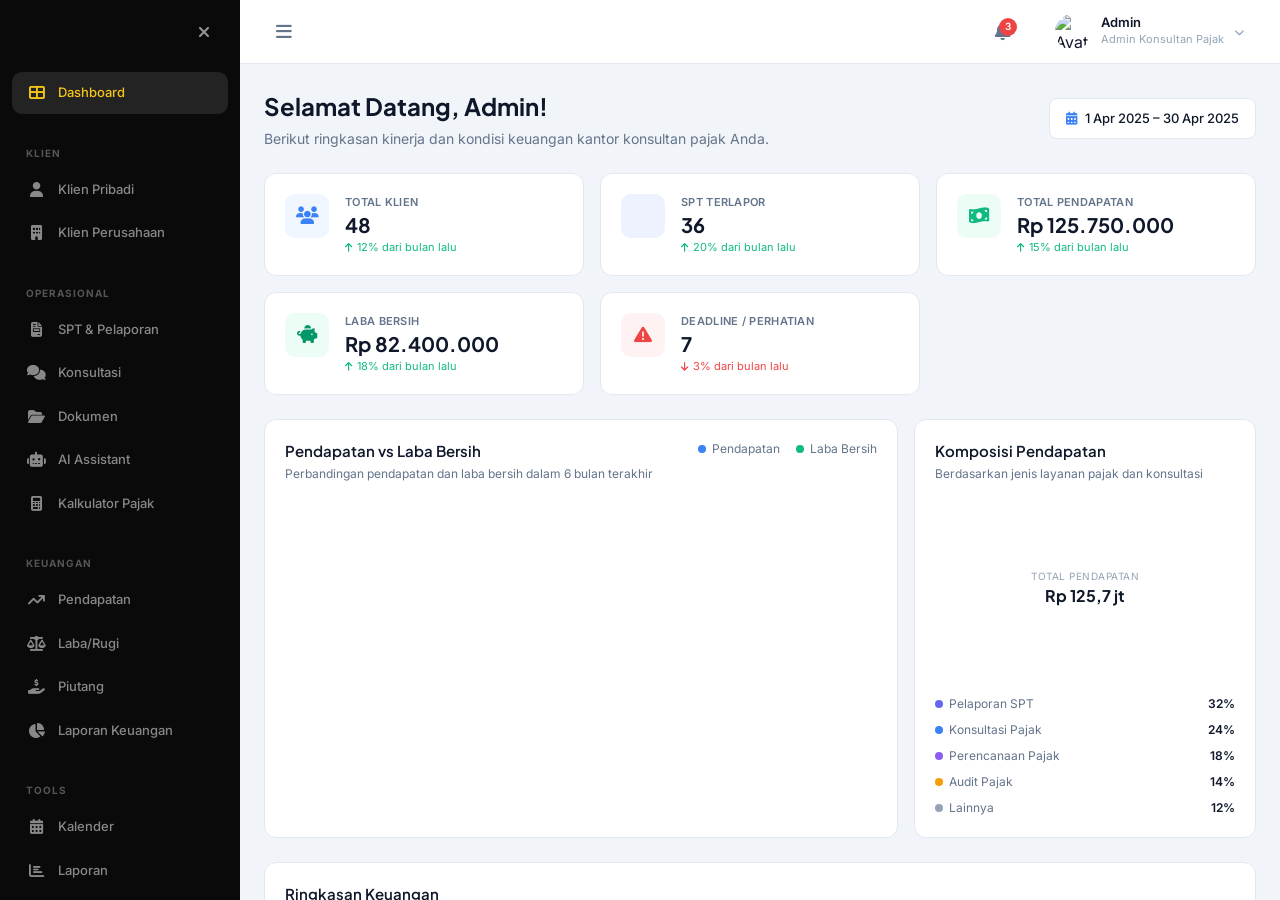
==== commit ab85aff0: "Redesign sidebar - flat section headers, no more expand/collapse" ====
--- a/index.html
+++ b/index.html
@@ -22,88 +22,94 @@
             </div>
 
             <nav class="sidebar-nav">
-                <a href="#" class="nav-item active">
+                <a href="index.html" class="nav-item active">
                     <i class="fas fa-th-large"></i>
                     <span>Dashboard</span>
                 </a>
+
                 <div class="nav-section">
-                    <div class="nav-section-title" onclick="toggleSubmenu(this)">
+                    <div class="nav-section-title">
                         <span>Klien</span>
-                        <i class="fas fa-chevron-down"></i>
-                    </div>
-                    <div class="submenu-wrap">
-                        <a href="klien-pribadi.html" class="nav-item submenu">
-                            <i class="fas fa-user"></i>
-                            <span>Klien Pribadi</span>
-                        </a>
-                        <a href="klien-perusahaan.html" class="nav-item submenu">
-                            <i class="fas fa-building"></i>
-                            <span>Klien Perusahaan</span>
-                        </a>
-                    </div>
-                </div>
-                <a href="spt.html" class="nav-item">
-                    <i class="fas fa-file-invoice"></i>
-                    <span>SPT & Pelaporan</span>
-                </a>
-                <a href="konsultasi.html" class="nav-item">
-                    <i class="fas fa-comments"></i>
-                    <span>Konsultasi</span>
-                </a>
-                <a href="dokumen.html" class="nav-item">
-                    <i class="fas fa-folder-open"></i>
-                    <span>Dokumen</span>
-                </a>
-                <a href="ai-assistant.html" class="nav-item">
-                    <i class="fas fa-robot"></i>
-                    <span>AI Assistant</span>
-                </a>
-                <a href="kalkulator.html" class="nav-item">
-                    <i class="fas fa-calculator"></i>
-                    <span>Kalkulator Pajak</span>
-                </a>
+                    </div>
+                    <a href="klien-pribadi.html" class="nav-item">
+                        <i class="fas fa-user"></i>
+                        <span>Klien Pribadi</span>
+                    </a>
+                    <a href="klien-perusahaan.html" class="nav-item">
+                        <i class="fas fa-building"></i>
+                        <span>Klien Perusahaan</span>
+                    </a>
+                </div>
 
                 <div class="nav-section">
-                    <div class="nav-section-title" onclick="toggleSubmenu(this)">
+                    <div class="nav-section-title">
+                        <span>Operasional</span>
+                    </div>
+                    <a href="spt.html" class="nav-item">
+                        <i class="fas fa-file-invoice"></i>
+                        <span>SPT & Pelaporan</span>
+                    </a>
+                    <a href="konsultasi.html" class="nav-item">
+                        <i class="fas fa-comments"></i>
+                        <span>Konsultasi</span>
+                    </a>
+                    <a href="dokumen.html" class="nav-item">
+                        <i class="fas fa-folder-open"></i>
+                        <span>Dokumen</span>
+                    </a>
+                    <a href="ai-assistant.html" class="nav-item">
+                        <i class="fas fa-robot"></i>
+                        <span>AI Assistant</span>
+                    </a>
+                    <a href="kalkulator.html" class="nav-item">
+                        <i class="fas fa-calculator"></i>
+                        <span>Kalkulator Pajak</span>
+                    </a>
+                </div>
+
+                <div class="nav-section">
+                    <div class="nav-section-title">
                         <span>Keuangan</span>
-                        <i class="fas fa-chevron-down"></i>
-                    </div>
-                    <div class="submenu-wrap">
-                        <a href="pendapatan.html" class="nav-item submenu">
-                            <i class="fas fa-arrow-trend-up"></i>
-                            <span>Pendapatan</span>
-                        </a>
-                        <a href="laba-rugi.html" class="nav-item submenu">
-                            <i class="fas fa-scale-balanced"></i>
-                            <span>Laba/Rugi</span>
-                        </a>
-                        <a href="piutang.html" class="nav-item submenu">
-                            <i class="fas fa-hand-holding-dollar"></i>
-                            <span>Piutang</span>
-                        </a>
-                        <a href="laporan-keuangan.html" class="nav-item submenu">
-                            <i class="fas fa-chart-pie"></i>
-                            <span>Laporan Keuangan</span>
-                        </a>
-                    </div>
-                </div>
-
-                 <a href="kalender.html" class="nav-item">
-                     <i class="fas fa-calendar-days"></i>
-                     <span>Kalender</span>
-                 </a>
-                <a href="laporan.html" class="nav-item">
-                    <i class="fas fa-chart-bar"></i>
-                    <span>Laporan</span>
-                </a>
-                <a href="peraturan.html" class="nav-item">
-                    <i class="fas fa-gavel"></i>
-                    <span>Peraturan Pajak</span>
-                </a>
-                <a href="#" class="nav-item">
-                    <i class="fas fa-gear"></i>
-                    <span>Pengaturan</span>
-                </a>
+                    </div>
+                    <a href="pendapatan.html" class="nav-item">
+                        <i class="fas fa-arrow-trend-up"></i>
+                        <span>Pendapatan</span>
+                    </a>
+                    <a href="laba-rugi.html" class="nav-item">
+                        <i class="fas fa-scale-balanced"></i>
+                        <span>Laba/Rugi</span>
+                    </a>
+                    <a href="piutang.html" class="nav-item">
+                        <i class="fas fa-hand-holding-dollar"></i>
+                        <span>Piutang</span>
+                    </a>
+                    <a href="laporan-keuangan.html" class="nav-item">
+                        <i class="fas fa-chart-pie"></i>
+                        <span>Laporan Keuangan</span>
+                    </a>
+                </div>
+
+                <div class="nav-section">
+                    <div class="nav-section-title">
+                        <span>Tools</span>
+                    </div>
+                    <a href="kalender.html" class="nav-item">
+                        <i class="fas fa-calendar-days"></i>
+                        <span>Kalender</span>
+                    </a>
+                    <a href="laporan.html" class="nav-item">
+                        <i class="fas fa-chart-bar"></i>
+                        <span>Laporan</span>
+                    </a>
+                    <a href="peraturan.html" class="nav-item">
+                        <i class="fas fa-gavel"></i>
+                        <span>Peraturan Pajak</span>
+                    </a>
+                    <a href="#" class="nav-item">
+                        <i class="fas fa-gear"></i>
+                        <span>Pengaturan</span>
+                    </a>
+                </div>
             </nav>
 
             <div class="sidebar-footer">
@@ -655,8 +661,6 @@
                 hamburger.classList.toggle('hidden', !sidebar.classList.contains('collapsed'));
             }
         }
-
-        function toggleSubmenu(element) { element.parentElement.classList.toggle('expanded'); }
     </script>
     <script src="https://cdn.jsdelivr.net/npm/chart.js"></script>
     <script src="script.js"></script>
--- a/style.css
+++ b/style.css
@@ -68,7 +68,7 @@
 /* Sidebar */
 .sidebar {
     width: var(--sidebar-width);
-    background: var(--sidebar-bg);
+    background: #0A0A0A;
     display: flex;
     flex-direction: column;
     position: fixed;
@@ -84,30 +84,29 @@
 }
 
 .sidebar-header {
-    padding: 20px;
-    border-bottom: 1px solid rgba(255, 255, 255, 0.1);
-    display: flex;
-    align-items: center;
-    justify-content: space-between;
+    padding: 16px 20px;
+    display: flex;
+    align-items: center;
+    justify-content: flex-end;
 }
 
 .sidebar-close {
-    width: 28px;
-    height: 28px;
+    width: 32px;
+    height: 32px;
     display: flex;
     align-items: center;
     justify-content: center;
-    border-radius: 6px;
+    border-radius: 8px;
     cursor: pointer;
-    color: var(--text-muted);
+    color: #999;
     transition: all 0.2s;
     background: transparent;
     border: none;
-    font-size: 14px;
+    font-size: 16px;
 }
 
 .sidebar-close:hover {
-    background: var(--sidebar-hover);
+    background: rgba(255, 255, 255, 0.1);
     color: white;
 }
 
@@ -145,54 +144,30 @@
     background: var(--bg-main);
 }
 
-.logo {
-    display: flex;
-    align-items: center;
-    gap: 12px;
-}
-
-.logo-icon {
-    width: 36px;
-    height: 36px;
-    background: linear-gradient(135deg, var(--primary-light), var(--indigo));
-    border-radius: 8px;
-    display: flex;
-    align-items: center;
-    justify-content: center;
-    color: white;
-    font-size: 16px;
-}
-
-.logo-name {
-    font-family: 'Plus Jakarta Sans', sans-serif;
-    font-size: 18px;
-    font-weight: 700;
-    color: white;
-    display: block;
-    line-height: 1.2;
-}
-
-.logo-subtitle {
-    font-size: 11px;
-    color: var(--text-muted);
-    display: block;
-}
-
 /* Sidebar Navigation */
 .sidebar-nav {
     flex: 1;
     overflow-y: auto;
-    padding: 16px 12px;
+    padding: 8px 12px;
+}
+
+.sidebar-nav::-webkit-scrollbar {
+    width: 4px;
+}
+
+.sidebar-nav::-webkit-scrollbar-thumb {
+    background: rgba(255, 255, 255, 0.1);
+    border-radius: 2px;
 }
 
 .nav-item {
     display: flex;
     align-items: center;
     gap: 12px;
-    padding: 10px 12px;
-    color: #94A3B8;
+    padding: 11px 14px;
+    color: #888;
     text-decoration: none;
-    border-radius: var(--radius);
+    border-radius: 10px;
     font-size: 13px;
     font-weight: 500;
     transition: all 0.2s;
@@ -200,24 +175,24 @@
 }
 
 .nav-item:hover {
-    background: var(--sidebar-hover);
-    color: white;
+    background: rgba(255, 255, 255, 0.06);
+    color: #DDD;
 }
 
 .nav-item.active {
-    background: var(--primary-light);
-    color: white;
+    background: rgba(255, 255, 255, 0.1);
+    color: #F5C518;
 }
 
 .nav-item i {
-    width: 18px;
+    width: 20px;
     text-align: center;
-    font-size: 14px;
+    font-size: 15px;
 }
 
 .nav-section {
-    margin-top: 20px;
-    margin-bottom: 8px;
+    margin-top: 24px;
+    margin-bottom: 4px;
 }
 
 .nav-section .submenu-wrap {
@@ -234,18 +209,18 @@
     display: flex;
     align-items: center;
     justify-content: space-between;
-    padding: 8px 12px;
-    color: #64748B;
-    font-size: 11px;
-    font-weight: 600;
+    padding: 8px 14px;
+    color: #555;
+    font-size: 10px;
+    font-weight: 700;
     text-transform: uppercase;
-    letter-spacing: 0.5px;
+    letter-spacing: 1px;
     cursor: pointer;
     transition: color 0.2s;
 }
 
 .nav-section-title:hover {
-    color: #94A3B8;
+    color: #888;
 }
 
 .nav-section-title i.fa-chevron-down {
@@ -258,20 +233,18 @@
 }
 
 .nav-item.submenu {
-    padding-left: 42px;
+    padding-left: 46px;
     font-size: 13px;
 }
 
 .nav-item.submenu.active {
-    background: rgba(59, 130, 246, 0.2);
-    color: var(--primary-light);
+    background: rgba(255, 255, 255, 0.1);
+    color: #F5C518;
 }
 
 /* Sidebar Footer */
 .sidebar-footer {
-    padding: 20px;
-    border-top: 1px solid rgba(255, 255, 255, 0.1);
-    text-align: center;
+    display: none;
 }
 
 .sidebar-illustration {
